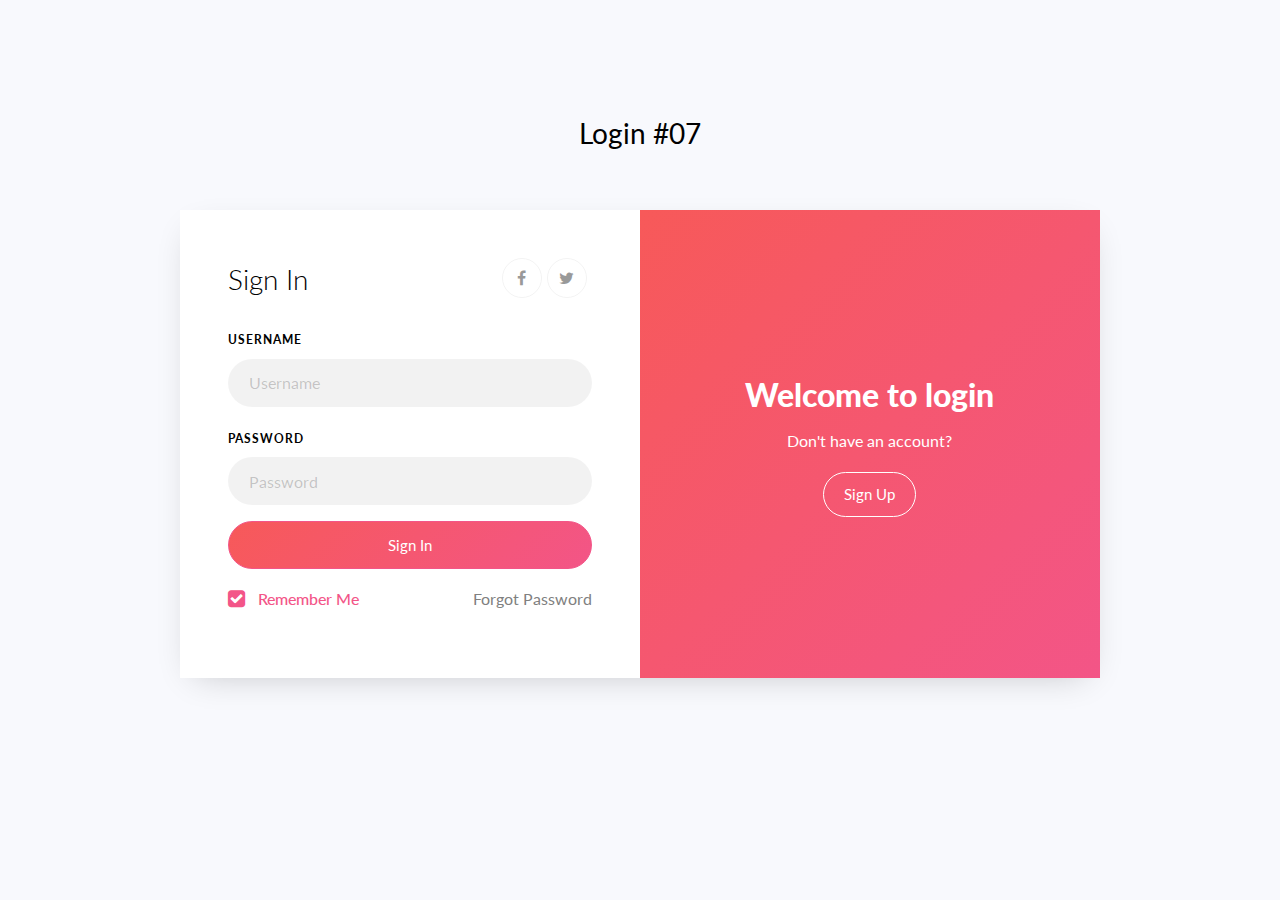
==== index.html @ 00362a98 "frist commit" ====
<!doctype html>
<html lang="en">
  <head>
  	<title>Login 07</title>
    <meta charset="utf-8">
    <meta name="viewport" content="width=device-width, initial-scale=1, shrink-to-fit=no">

	<link href="https://fonts.googleapis.com/css?family=Lato:300,400,700,900&display=swap" rel="stylesheet">

	<link rel="stylesheet" href="https://stackpath.bootstrapcdn.com/font-awesome/4.7.0/css/font-awesome.min.css">
	
	<link rel="stylesheet" href="css/style.css">

	</head>
	<body>
	<section class="ftco-section">
		<div class="container">
			<div class="row justify-content-center">
				<div class="col-md-6 text-center mb-5">
					<h2 class="heading-section">Login #07</h2>
				</div>
			</div>
			<div class="row justify-content-center">
				<div class="col-md-12 col-lg-10">
					<div class="wrap d-md-flex">
						<div class="text-wrap p-4 p-lg-5 text-center d-flex align-items-center order-md-last">
							<div class="text w-100">
								<h2>Welcome to login</h2>
								<p>Don't have an account?</p>
								<a href="#" class="btn btn-white btn-outline-white">Sign Up</a>
							</div>
			      </div>
						<div class="login-wrap p-4 p-lg-5">
			      	<div class="d-flex">
			      		<div class="w-100">
			      			<h3 class="mb-4">Sign In</h3>
			      		</div>
								<div class="w-100">
									<p class="social-media d-flex justify-content-end">
										<a href="#" class="social-icon d-flex align-items-center justify-content-center"><span class="fa fa-facebook"></span></a>
										<a href="#" class="social-icon d-flex align-items-center justify-content-center"><span class="fa fa-twitter"></span></a>
									</p>
								</div>
			      	</div>
							<form action="#" class="signin-form">
			      		<div class="form-group mb-3">
			      			<label class="label" for="name">Username</label>
			      			<input type="text" class="form-control" placeholder="Username" required>
			      		</div>
		            <div class="form-group mb-3">
		            	<label class="label" for="password">Password</label>
		              <input type="password" class="form-control" placeholder="Password" required>
		            </div>
		            <div class="form-group">
		            	<button type="submit" class="form-control btn btn-primary submit px-3">Sign In</button>
		            </div>
		            <div class="form-group d-md-flex">
		            	<div class="w-50 text-left">
			            	<label class="checkbox-wrap checkbox-primary mb-0">Remember Me
									  <input type="checkbox" checked>
									  <span class="checkmark"></span>
										</label>
									</div>
									<div class="w-50 text-md-right">
										<a href="#">Forgot Password</a>
									</div>
		            </div>
		          </form>
		        </div>
		      </div>
				</div>
			</div>
		</div>
	</section>

	<script src="js/jquery.min.js"></script>
  <script src="js/popper.js"></script>
  <script src="js/bootstrap.min.js"></script>
  <script src="js/main.js"></script>

	</body>
</html>
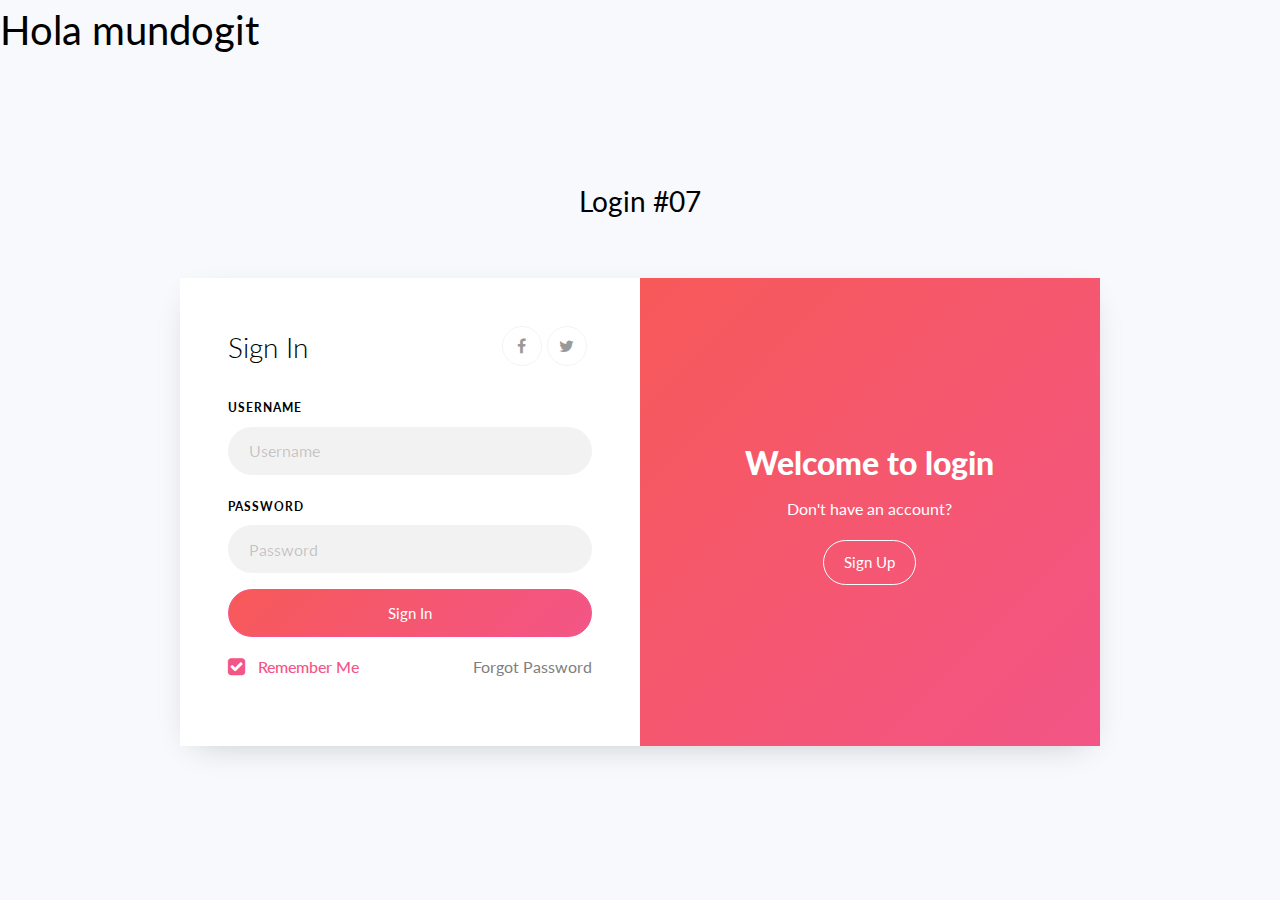
==== commit e48df6f9: "cambios 2" ====
--- a/index.html
+++ b/index.html
@@ -13,6 +13,7 @@
 
 	</head>
 	<body>
+		<h1>Hola mundogit</h1>
 	<section class="ftco-section">
 		<div class="container">
 			<div class="row justify-content-center">
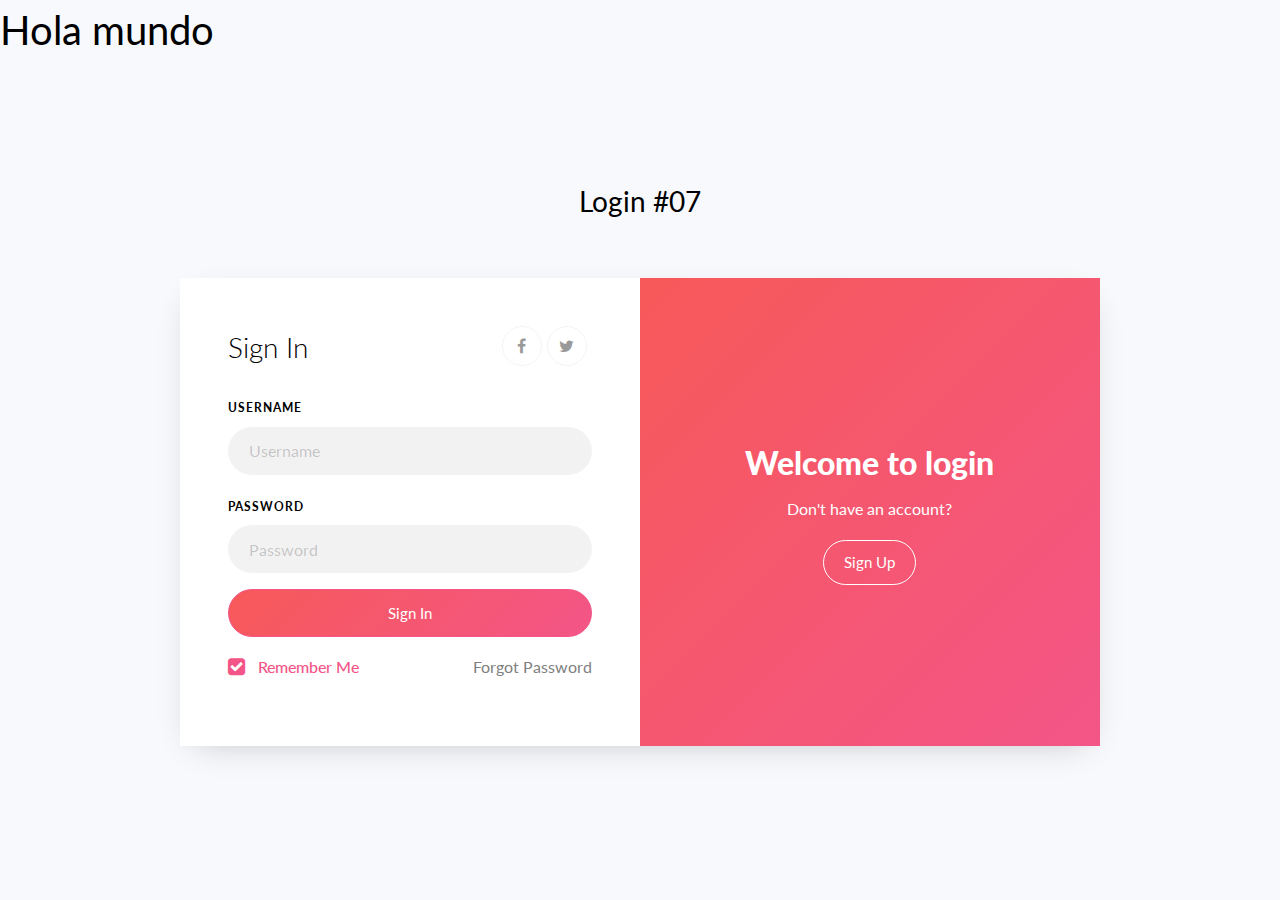
==== commit b31f2213: "cambios 3" ====
--- a/index.html
+++ b/index.html
@@ -13,7 +13,7 @@
 
 	</head>
 	<body>
-		<h1>Hola mundogit</h1>
+		<h1>Hola mundo</h1>
 	<section class="ftco-section">
 		<div class="container">
 			<div class="row justify-content-center">
